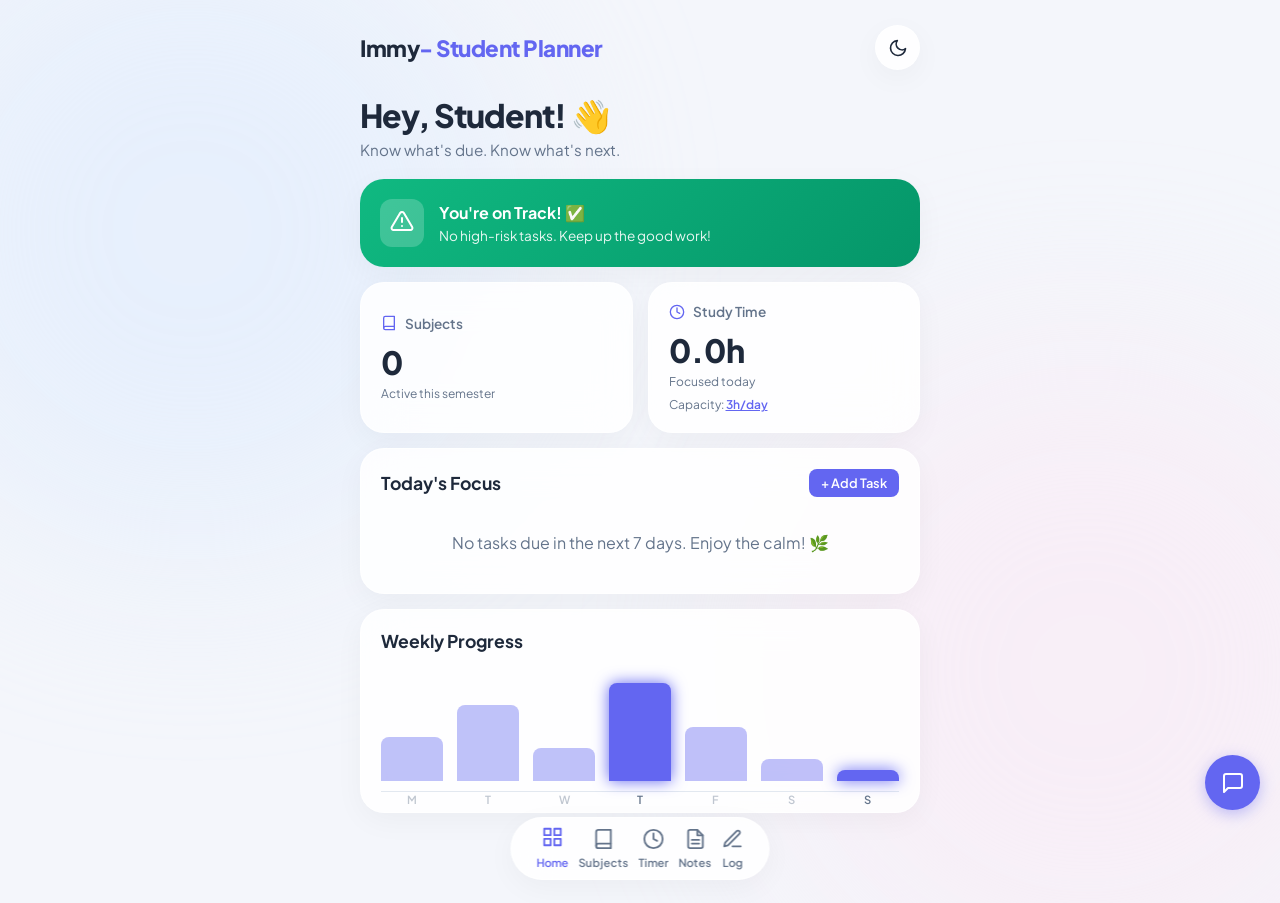
==== index.html @ f6ea2bd4 "Add files via upload" ====
<!DOCTYPE html>
<html lang="en" data-theme="light">
<head>
  <meta charset="UTF-8" />
  <meta name="viewport" content="width=device-width, initial-scale=1.0, viewport-fit=cover" />
  <title>Immy — Student Planner</title>
  <link href="https://fonts.googleapis.com/css2?family=Plus+Jakarta+Sans:wght@400;500;600;700;800&display=swap" rel="stylesheet">
  <link rel="stylesheet" href="style.css">
  
  <!-- PWA Manifest -->
  <link rel="manifest" href="manifest.json">
  <link rel="icon" type="image/png" href="icon-192.png">
  <link rel="apple-touch-icon" href="icon-192.png">
</head>
<body>

  <!-- ===== HEADER ===== -->
  <header>
    <div class="logo">Immy<span>- Student Planner</span></div>
    <button class="theme-toggle" id="themeToggle">
      <svg id="themeIcon" width="20" height="20" viewBox="0 0 24 24" fill="none" stroke="currentColor" stroke-width="2" stroke-linecap="round" stroke-linejoin="round">
        <path d="M21 12.79A9 9 0 1 1 11.21 3 7 7 0 0 0 21 12.79z"></path>
      </svg>
    </button>
  </header>

  <!-- ===== MAIN DASHBOARD ===== -->
  <main id="dashboard-page">
    <div class="greeting">
      <h1>Hey, Student! 👋</h1>
      <p>Know what's due. Know what's next.</p>
    </div>

    <div class="card alert-card" id="alertCard">
      <div class="alert-icon">
        <svg width="24" height="24" viewBox="0 0 24 24" fill="none" stroke="currentColor" stroke-width="2" stroke-linecap="round" stroke-linejoin="round">
          <path d="M10.29 3.86L1.82 18a2 2 0 0 0 1.71 3h16.94a2 2 0 0 0 1.71-3L13.71 3.86a2 2 0 0 0-3.42 0z"></path>
          <line x1="12" y1="9" x2="12" y2="13"></line>
          <line x1="12" y1="17" x2="12.01" y2="17"></line>
        </svg>
      </div>
      <div class="alert-content">
        <h3 id="alertTitle">High Risk Detected</h3>
        <p id="alertDesc">2 tasks due in 48 hours. Start now!</p>
      </div>
    </div>

    <div class="card stat-card">
      <div class="stat-header">
        <svg width="16" height="16" viewBox="0 0 24 24" fill="none" stroke="currentColor" stroke-width="2" stroke-linecap="round" stroke-linejoin="round">
          <path d="M4 19.5A2.5 2.5 0 0 1 6.5 17H20"></path>
          <path d="M6.5 2H20v20H6.5A2.5 2.5 0 0 1 4 19.5v-15A2.5 2.5 0 0 1 6.5 2z"></path>
        </svg>
        Subjects
      </div>
      <div class="stat-value" id="totalSubjects">0</div>
      <div class="stat-desc">Active this semester</div>
    </div>

    <div class="card stat-card">
      <div class="stat-header">
        <svg width="16" height="16" viewBox="0 0 24 24" fill="none" stroke="currentColor" stroke-width="2" stroke-linecap="round" stroke-linejoin="round">
          <circle cx="12" cy="12" r="10"></circle>
          <polyline points="12 6 12 12 16 14"></polyline>
        </svg>
        Study Time
      </div>
      <div class="stat-value" id="totalStudyTime">0h</div>
      <div class="stat-desc">Focused today</div>
      
      <!-- CAPACITY LINK ADDED HERE -->
      <div class="stat-desc" style="margin-top:8px;">
        Capacity: <a href="#" id="capacityLink" style="color:var(--primary);font-weight:600;">3h/day</a>
      </div>
    </div>

    <div class="card tasks-card">
      <div class="card-header">
        <h2>Today's Focus</h2>
        <button class="add-task-btn" id="addTaskBtn">+ Add Task</button>
      </div>
      <div id="taskContainer"></div>
    </div>

    <div class="card graph-card">
      <div class="card-header">
        <h2>Weekly Progress</h2>
      </div>
      <div class="chart-container">
        <div class="bar" style="height: 40%;"><span>M</span></div>
        <div class="bar" style="height: 70%;"><span>T</span></div>
        <div class="bar" style="height: 30%;"><span>W</span></div>
        <div class="bar active" style="height: 90%;"><span>T</span></div>
        <div class="bar" style="height: 50%;"><span>F</span></div>
        <div class="bar" style="height: 20%;"><span>S</span></div>
        <div class="bar" style="height: 10%;"><span>S</span></div>
      </div>
    </div>
  </main>

  <!-- ===== SUBJECTS PAGE ===== -->
  <section id="subjects-page" class="screen">
    <div class="greeting">
      <h1>My Subjects</h1>
      <p>Manage your courses for this semester.</p>
    </div>
    <div class="card stat-card" style="margin-top: 15px;">
      <button class="add-task-btn" id="addSubjectBtn" style="width: 100%; padding: 12px; font-size: 1rem;">+ Add New Subject</button>
    </div>
    <div id="subjectsContainer" class="subjects-grid"></div>
  </section>

  <!-- ===== TIMER PAGE ===== -->
  <section id="timer-page" class="screen">
    <div class="greeting">
      <h1>Focus Timer</h1>
      <p>Stay focused. Get things done.</p>
    </div>
    <div class="timer-container">
      <div class="timer-circle">
        <h2 id="timerDisplay">25:00</h2>
        <p id="timerStatus">Time to focus!</p>
      </div>
      <div class="timer-controls">
        <button class="btn-primary" id="startTimerBtn" onclick="toggleTimer()">Start</button>
        <button class="btn-cancel" id="resetTimerBtn" onclick="resetTimer()">Reset</button>
      </div>
    </div>
  </section>

  <!-- ===== NOTES PAGE ===== -->
  <section id="notes-page" class="screen">
    <div class="greeting">
      <h1>My Notes</h1>
      <p>Note down your important thoughts.</p>
    </div>
    
    <div class="card" style="margin-top: 15px;">
      <textarea id="noteInput" class="note-input" placeholder="Write a quick note here..."></textarea>
      <button class="add-task-btn" id="saveNoteBtn" style="width: 100%; margin-top: 10px; padding: 12px; font-size: 1rem;">Save Note</button>
    </div>

    <div id="notesContainer" class="notes-grid"></div>
  </section>

  <!-- ===== STUDY LOG PAGE ===== -->
  <section id="studylog-page" class="screen">
    <div class="greeting">
      <h1>Study Log</h1>
      <p>What did you learn today? Revise it later.</p>
    </div>
    
    <div class="card" style="margin-top: 15px;">
      <input type="text" id="logSubject" class="log-input" placeholder="Subject (e.g., Physics)" style="margin-bottom: 10px;">
      <textarea id="logContent" class="note-input" placeholder="Aaj kya parha? (Topics, formulas, etc.)"></textarea>
      <button class="add-task-btn" id="saveLogBtn" style="width: 100%; margin-top: 10px; padding: 12px; font-size: 1rem;">Save to Log</button>
    </div>

    <div id="studyLogContainer" class="notes-grid"></div>
  </section>

  <!-- ===== FLOATING NAVIGATION ===== -->
  <nav class="floating-nav">
    <div class="nav-item active" data-page="dashboard-page">
      <svg viewBox="0 0 24 24" fill="none" stroke="currentColor" stroke-width="2" stroke-linecap="round" stroke-linejoin="round"><rect x="3" y="3" width="7" height="7"></rect><rect x="14" y="3" width="7" height="7"></rect><rect x="14" y="14" width="7" height="7"></rect><rect x="3" y="14" width="7" height="7"></rect></svg>
      <span>Home</span>
    </div>
    <div class="nav-item" data-page="subjects-page">
      <svg viewBox="0 0 24 24" fill="none" stroke="currentColor" stroke-width="2" stroke-linecap="round" stroke-linejoin="round"><path d="M4 19.5A2.5 2.5 0 0 1 6.5 17H20"></path><path d="M6.5 2H20v20H6.5A2.5 2.5 0 0 1 4 19.5v-15A2.5 2.5 0 0 1 6.5 2z"></path></svg>
      <span>Subjects</span>
    </div>
    <div class="nav-item" data-page="timer-page">
      <svg viewBox="0 0 24 24" fill="none" stroke="currentColor" stroke-width="2" stroke-linecap="round" stroke-linejoin="round"><circle cx="12" cy="12" r="10"></circle><polyline points="12 6 12 12 16 14"></polyline></svg>
      <span>Timer</span>
    </div>
    <div class="nav-item" data-page="notes-page">
      <svg viewBox="0 0 24 24" fill="none" stroke="currentColor" stroke-width="2" stroke-linecap="round" stroke-linejoin="round"><path d="M14 2H6a2 2 0 0 0-2 2v16a2 2 0 0 0 2 2h12a2 2 0 0 0 2-2V8z"></path><polyline points="14 2 14 8 20 8"></polyline><line x1="16" y1="13" x2="8" y2="13"></line><line x1="16" y1="17" x2="8" y2="17"></line></svg>
      <span>Notes</span>
    </div>
    <div class="nav-item" data-page="studylog-page">
      <svg viewBox="0 0 24 24" fill="none" stroke="currentColor" stroke-width="2" stroke-linecap="round" stroke-linejoin="round">
        <path d="M12 20h9"></path>
        <path d="M16.5 3.5a2.121 2.121 0 0 1 3 3L7 19l-4 1 1-4L16.5 3.5z"></path>
      </svg>
      <span>Log</span>
    </div>
  </nav>

  <!-- ===== CHATBOT ===== -->
  <div class="chat-toggle" id="chatToggle">
    <svg width="24" height="24" viewBox="0 0 24 24" fill="none" stroke="currentColor" stroke-width="2" stroke-linecap="round" stroke-linejoin="round"><path d="M21 15a2 2 0 0 1-2 2H7l-4 4V5a2 2 0 0 1 2-2h14a2 2 0 0 1 2 2z"></path></svg>
  </div>

  <div class="chat-window" id="chatWindow">
    <div class="chat-header">
      <h3>Study Assistant</h3>
      <button id="closeChat" style="background:none; border:none; color:white; cursor:pointer; font-size:1.2rem;">✕</button>
    </div>
    <div class="chat-messages" id="chatMessages">
      <div class="message bot">Hi! I'm Immy 👋 Ask me for a study tip or how to prioritize your work.</div>
    </div>
    <div class="chat-input-area">
      <input type="text" id="chatInput" placeholder="Ask me anything...">
      <button id="sendChatBtn">Send</button>
    </div>
  </div>

  <script src="app.js"></script>
  
  <script>
    if ('serviceWorker' in navigator) {
      window.addEventListener('load', () => {
        navigator.serviceWorker.register('sw.js')
          .then(reg => console.log('Service Worker Registered'))
          .catch(err => console.log('Service Worker Error', err));
      });
    }
  </script>
</body>
</html>
---- style.css ----
/* ===== THEME VARIABLES ===== */
:root {
  --bg-base: #f4f6fb;
  --bg-mesh-1: #dbeafe;
  --bg-mesh-2: #fce7f3;
  --text-main: #1e293b;
  --text-muted: #64748b;
  --card-bg: rgba(255, 255, 255, 0.85);
  --card-border: rgba(255, 255, 255, 0.6);
  --primary: #6366f1;
  --accent: #ec4899;
  --shadow: 0 8px 30px rgba(0, 0, 0, 0.04);
  --nav-bg: rgba(255, 255, 255, 0.9);
  --border-color: #e2e8f0;
}
[data-theme="dark"] {
  --bg-base: #0f172a;
  --bg-mesh-1: #1e1b4b;
  --bg-mesh-2: #4c1d95;
  --text-main: #f8fafc;
  --text-muted: #94a3b8;
  --card-bg: rgba(30, 41, 59, 0.7);
  --card-border: rgba(255, 255, 255, 0.05);
  --primary: #818cf8;
  --accent: #f472b6;
  --shadow: 0 8px 30px rgba(0, 0, 0, 0.3);
  --nav-bg: rgba(15, 23, 42, 0.9);
  --border-color: #334155;
}

/* ===== BASE ===== */
* { margin: 0; padding: 0; box-sizing: border-box; font-family: 'Plus Jakarta Sans', sans-serif; transition: background-color 0.3s, color 0.3s; }
body { background-color: var(--bg-base); color: var(--text-main); min-height: 100vh; position: relative; overflow-x: hidden; padding-bottom: 90px; }
body::before, body::after { content: ''; position: fixed; border-radius: 50%; filter: blur(100px); z-index: -1; opacity: 0.5; }
body::before { top: -10%; left: -10%; width: 50vw; height: 50vw; background: var(--bg-mesh-1); }
body::after { bottom: -10%; right: -10%; width: 50vw; height: 50vw; background: var(--bg-mesh-2); }

/* ===== HEADER ===== */
header { display: flex; justify-content: space-between; align-items: center; padding: 25px 20px; max-width: 600px; margin: 0 auto; }
.logo { font-size: 1.4rem; font-weight: 800; letter-spacing: -0.5px; }
.logo span { color: var(--primary); }
.theme-toggle { background: var(--card-bg); border: 1px solid var(--card-border); border-radius: 50%; width: 45px; height: 45px; cursor: pointer; display: flex; align-items: center; justify-content: center; backdrop-filter: blur(10px); box-shadow: var(--shadow); color: var(--text-main); }

/* ===== PAGES ===== */
main, .screen { padding: 0 20px; max-width: 600px; margin: 0 auto; }
main { display: grid; grid-template-columns: repeat(2, 1fr); gap: 15px; }
.screen { display: none; animation: fadeIn 0.3s ease; }
.screen.active { display: block; }
@keyframes fadeIn { from { opacity: 0; transform: translateY(10px); } to { opacity: 1; transform: translateY(0); } }

/* ===== DASHBOARD ===== */
.greeting { grid-column: span 2; margin-bottom: 5px; }
.greeting h1 { font-size: 2rem; font-weight: 800; letter-spacing: -1px; }
.greeting p { color: var(--text-muted); font-size: 0.95rem; margin-top: 4px; }
.card { background: var(--card-bg); border: 1px solid var(--card-border); border-radius: 24px; padding: 20px; backdrop-filter: blur(20px); box-shadow: var(--shadow); position: relative; overflow: hidden; transition: transform 0.2s; }
.card:hover { transform: translateY(-2px); }
.alert-card { grid-column: span 2; background: linear-gradient(135deg, #ef4444, #f43f5e); color: white; border: none; display: flex; align-items: center; gap: 15px; }
.alert-icon { background: rgba(255,255,255,0.2); padding: 10px; border-radius: 12px; }
.alert-content h3 { font-size: 1rem; font-weight: 700; margin-bottom: 4px; }
.alert-content p { font-size: 0.85rem; opacity: 0.9; }
.stat-card { display: flex; flex-direction: column; justify-content: center; }
.stat-header { display: flex; align-items: center; gap: 8px; color: var(--text-muted); font-size: 0.85rem; font-weight: 600; margin-bottom: 10px; }
.stat-header svg { color: var(--primary); }
.stat-value { font-size: 2rem; font-weight: 800; color: var(--text-main); }
.stat-desc { font-size: 0.75rem; color: var(--text-muted); margin-top: 4px; }

/* ===== TASKS ===== */
.tasks-card { grid-column: span 2; }
.card-header { display: flex; justify-content: space-between; align-items: center; margin-bottom: 15px; }
.card-header h2 { font-size: 1.1rem; font-weight: 700; }
.add-task-btn { background: var(--primary); color: white; border: none; padding: 6px 12px; border-radius: 8px; font-size: 0.8rem; font-weight: 600; cursor: pointer; }
.task-item { display: flex; align-items: center; justify-content: space-between; gap: 15px; padding: 15px 0; border-bottom: 1px solid var(--card-border); width: 100%; }
.task-item:last-child { border-bottom: none; padding-bottom: 0; }
.task-check { width: 24px; height: 24px; border: 2px solid var(--text-muted); border-radius: 8px; cursor: pointer; display: flex; align-items: center; justify-content: center; flex-shrink: 0; transition: 0.2s; }
.task-check:hover { border-color: var(--primary); }
.task-item.completed .task-check { background-color: var(--primary); border-color: var(--primary); }
.task-item.completed .task-check::after { content: ''; width: 5px; height: 10px; border: solid white; border-width: 0 2px 2px 0; transform: rotate(45deg); margin-bottom: 3px; }
.task-info { flex: 1; margin-right: 15px; }
.task-info h4 { font-size: 0.95rem; font-weight: 600; margin-bottom: 4px; }
.task-item.completed .task-info h4 { text-decoration: line-through; color: var(--text-muted); }
.task-meta { display: flex; align-items: center; gap: 10px; font-size: 0.75rem; color: var(--text-muted); }
.subject-tag { display: flex; align-items: center; gap: 4px; }
.subject-dot { width: 8px; height: 8px; border-radius: 50%; background-color: #3b82f6; }
.badge { font-size: 0.7rem; font-weight: 700; padding: 5px 10px; border-radius: 8px; text-transform: uppercase; flex-shrink: 0; }
.badge.high { background: rgba(239, 68, 68, 0.15); color: #ef4444; }
.badge.med { background: rgba(245, 158, 11, 0.15); color: #f59e0b; }
.badge.low { background: rgba(16, 185, 129, 0.15); color: #10b981; }

/* ===== SUBJECTS ===== */
.subjects-grid { display: grid; grid-template-columns: repeat(2, 1fr); gap: 15px; margin-top: 15px; }
.subject-card { background: var(--card-bg); border: 1px solid var(--card-border); border-radius: 16px; padding: 20px; backdrop-filter: blur(20px); box-shadow: var(--shadow); display: flex; flex-direction: column; gap: 10px; }
.subject-color-bar { width: 40px; height: 5px; border-radius: 5px; margin-bottom: 5px; }
.subject-card h3 { font-size: 1.1rem; font-weight: 700; color: var(--text-main); }
.subject-card p { font-size: 0.8rem; color: var(--text-muted); }

/* ===== TIMER ===== */
.timer-container { display: flex; flex-direction: column; align-items: center; justify-content: center; margin-top: 40px; }
.timer-circle { width: 250px; height: 250px; border-radius: 50%; background: var(--card-bg); border: 4px solid var(--primary); box-shadow: 0 0 40px rgba(99, 102, 241, 0.2); display: flex; flex-direction: column; align-items: center; justify-content: center; margin-bottom: 40px; }
.timer-circle h2 { font-size: 4rem; font-weight: 800; color: var(--text-main); letter-spacing: -2px; }
.timer-circle p { font-size: 1rem; color: var(--primary); font-weight: 600; margin-top: 5px; }
.timer-controls { display: flex; gap: 15px; }
.timer-controls button { padding: 12px 30px; font-size: 1rem; border-radius: 12px; font-weight: 600; cursor: pointer; border: none; }
.timer-controls .btn-primary { background: var(--primary); color: white; }
.timer-controls .btn-cancel { background: transparent; color: var(--text-muted); border: 1px solid var(--border-color); }

/* ===== MODALS ===== */
.modal-overlay { position: fixed; top: 0; left: 0; width: 100%; height: 100%; background: rgba(0,0,0,0.5); display: none; justify-content: center; align-items: center; z-index: 1000; backdrop-filter: blur(5px); }
.modal-overlay.active { display: flex; }
.modal-content { background: var(--bg-base); padding: 25px; border-radius: 20px; width: 90%; max-width: 400px; box-shadow: var(--shadow); }
.modal-content h3 { margin-bottom: 15px; font-size: 1.2rem; }
.modal-content input, .modal-content select { width: 100%; padding: 10px; margin-bottom: 15px; border: 1px solid var(--card-border); border-radius: 8px; background: var(--card-bg); color: var(--text-main); font-family: inherit; }
.color-picker { display: flex; gap: 10px; margin-bottom: 15px; flex-wrap: wrap; }
.color-option { width: 30px; height: 30px; border-radius: 50%; cursor: pointer; border: 2px solid transparent; }
.color-option.selected { border-color: var(--text-main); transform: scale(1.15); }
.modal-buttons { display: flex; gap: 10px; justify-content: flex-end; }
.modal-buttons button { padding: 8px 16px; border-radius: 8px; border: none; cursor: pointer; font-weight: 600; }
.btn-save { background: var(--primary); color: white; }

/* ===== NAVIGATION ===== */
.floating-nav { position: fixed; bottom: 20px; left: 50%; transform: translateX(-50%); background: var(--nav-bg); border: 1px solid var(--card-border); padding: 10px 25px; border-radius: 35px; display: flex; gap: 10px; backdrop-filter: blur(20px); box-shadow: var(--shadow); z-index: 100; }
.nav-item { display: flex; flex-direction: column; align-items: center; color: var(--text-muted); font-size: 0.7rem; font-weight: 600; cursor: pointer; gap: 5px; }
.nav-item.active { color: var(--primary); }
.nav-item svg { width: 22px; height: 22px; }
.nav-item.active svg { transform: translateY(-2px); }
/* ===== CHART DESIGN ===== */
.graph-card {
  grid-column: span 2;
}
.chart-container {
  display: flex;
  align-items: flex-end;
  justify-content: space-between;
  height: 120px;
  margin-top: 20px;
  padding-bottom: 10px;
  border-bottom: 1px solid var(--border-color);
}
.bar {
  width: 12%;
  background: var(--primary);
  border-radius: 8px 8px 0 0;
  position: relative;
  opacity: 0.4;
  transition: all 0.3s;
}
.bar:hover, .bar.active {
  opacity: 1;
  box-shadow: 0 0 15px var(--primary);
}
.bar span {
  position: absolute;
  bottom: -25px;
  left: 50%;
  transform: translateX(-50%);
  font-size: 0.7rem;
  color: var(--text-muted);
  font-weight: 600;
}

/* ===== NOTES DESIGN ===== */
.note-input {
  width: 100%;
  height: 100px;
  padding: 15px;
  border-radius: 12px;
  border: 1px solid var(--card-border);
  background: var(--bg-base);
  color: var(--text-main);
  font-family: inherit;
  resize: none;
  outline: none;
}
.note-input:focus {
  border-color: var(--primary);
}
.notes-grid {
  display: flex;
  flex-direction: column;
  gap: 10px;
  margin-top: 15px;
}
.note-item {
  background: var(--card-bg);
  border: 1px solid var(--card-border);
  border-radius: 16px;
  padding: 15px;
  box-shadow: var(--shadow);
  display: flex;
  justify-content: space-between;
  align-items: center;
}
.note-item p {
  font-size: 0.9rem;
  color: var(--text-main);
}
.delete-note-btn {
  background: transparent;
  border: none;
  color: #ef4444;
  cursor: pointer;
  padding: 5px;
}
/* ===== TASK ACTIONS (Edit/Delete Icons) ===== */
.task-actions {
  display: flex;
  gap: 10px;
  margin-left: 10px;
}

.icon-btn {
  background: transparent;
  border: none;
  color: var(--text-muted);
  cursor: pointer;
  padding: 5px;
  border-radius: 5px;
  transition: 0.2s;
  display: flex;
  align-items: center;
  justify-content: center;
}

.icon-btn:hover {
  background: var(--card-border);
}

.icon-btn.delete:hover {
  color: #ef4444;
  background: rgba(239, 68, 68, 0.1);
}

.icon-btn.edit:hover {
  color: var(--primary);
  background: rgba(99, 102, 241, 0.1);
}
/* ===== STUDY LOG ===== */
.log-input {
  width: 100%; padding: 12px; border-radius: 8px; border: 1px solid var(--card-border);
  background: var(--bg-base); color: var(--text-main); font-family: inherit; outline: none;
}
.log-item {
  background: var(--card-bg); border: 1px solid var(--card-border);
  border-radius: 12px; padding: 15px; margin-bottom: 10px;
  display: flex; justify-content: space-between; align-items: flex-start;
}
.log-item h4 { color: var(--primary); font-size: 0.9rem; margin-bottom: 5px; }
.log-item p { font-size: 0.85rem; color: var(--text-main); }

/* ===== CHATBOT ===== */
.chat-toggle {
  position: fixed; bottom: 90px; right: 20px;
  background: var(--primary); color: white;
  width: 55px; height: 55px; border-radius: 50%;
  display: flex; align-items: center; justify-content: center;
  box-shadow: 0 4px 15px rgba(99, 102, 241, 0.4);
  cursor: pointer; z-index: 1000; transition: transform 0.2s;
}
.chat-toggle:hover { transform: scale(1.1); }

.chat-window {
  position: fixed; bottom: 90px; right: 20px;
  width: 320px; height: 400px;
  background: var(--card-bg); border: 1px solid var(--border-color);
  border-radius: 16px; display: none; flex-direction: column;
  box-shadow: 0 10px 30px rgba(0,0,0,0.2); z-index: 1001;
}
.chat-window.active { display: flex; }

.chat-header {
  background: var(--primary); color: white; padding: 15px;
  border-radius: 16px 16px 0 0; display: flex; justify-content: space-between; align-items: center;
}
.chat-header h3 { font-size: 1rem; font-family: 'Plus Jakarta Sans', sans-serif; }

.chat-messages {
  flex: 1; padding: 15px; overflow-y: auto; display: flex; flex-direction: column; gap: 10px;
}
.message {
  padding: 10px 14px; border-radius: 12px; font-size: 0.85rem; max-width: 85%; line-height: 1.4;
}
.message.bot { background: var(--bg-base); color: var(--text-main); align-self: flex-start; }
.message.user { background: var(--primary); color: white; align-self: flex-end; }

.chat-input-area {
  display: flex; padding: 10px; border-top: 1px solid var(--border-color); gap: 8px;
}
.chat-input-area input {
  flex: 1; padding: 10px; border-radius: 20px; border: 1px solid var(--border-color);
  background: var(--bg-base); color: var(--text-main); outline: none;
}
.chat-input-area button {
  background: var(--primary); color: white; border: none; padding: 10px 15px;
  border-radius: 20px; cursor: pointer; font-weight: 600;
}
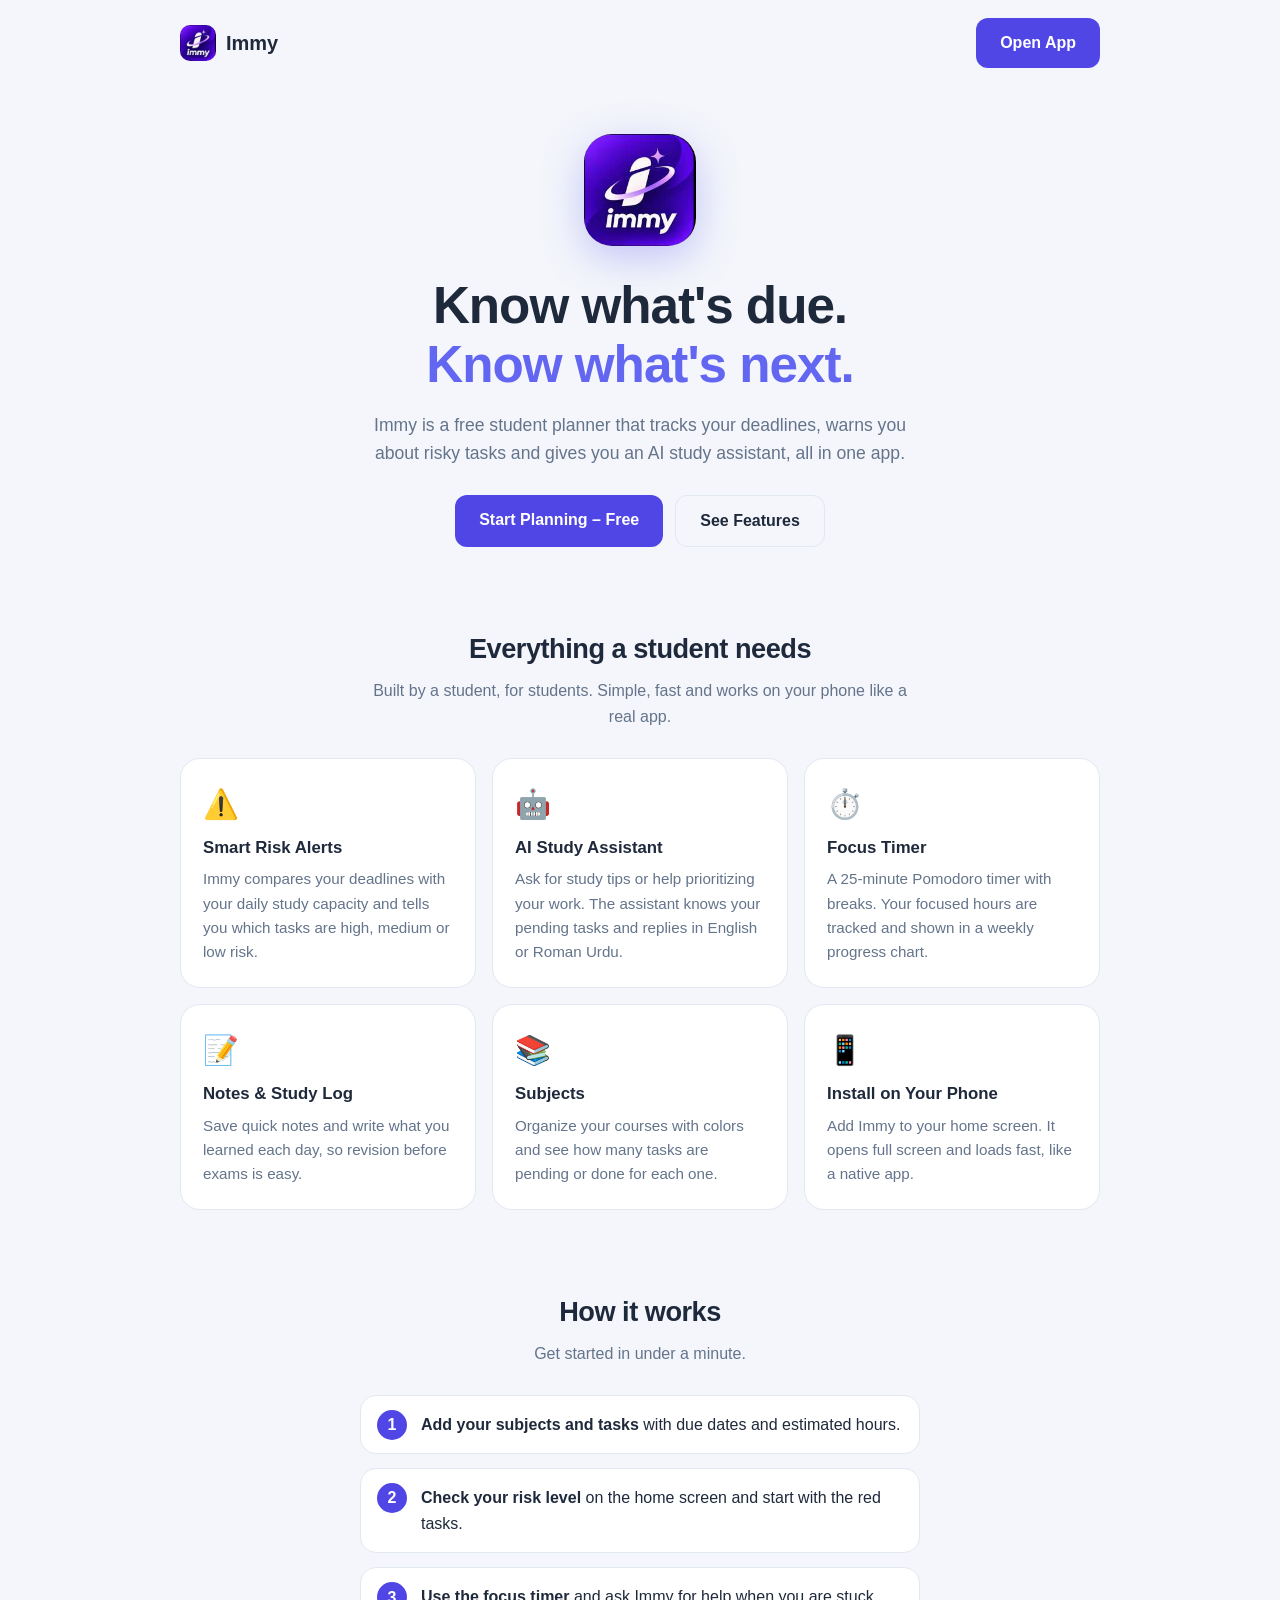
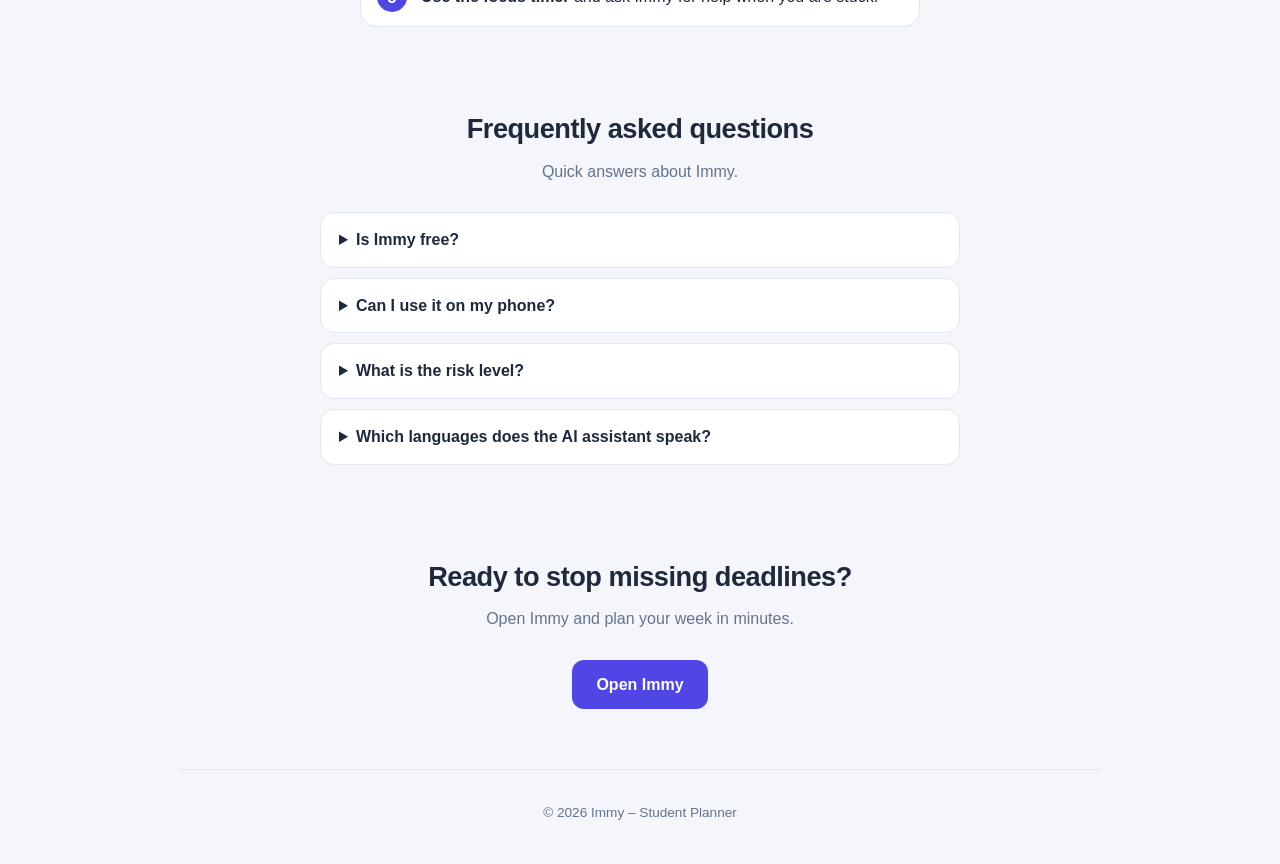
==== commit 654ebd16: "updated" ====
--- a/index.html
+++ b/index.html
@@ -1,220 +1,156 @@
-<!DOCTYPE html>
-<html lang="en" data-theme="light">
-<head>
-  <meta charset="UTF-8" />
-  <meta name="viewport" content="width=device-width, initial-scale=1.0, viewport-fit=cover" />
-  <title>Immy — Student Planner</title>
-  <link href="https://fonts.googleapis.com/css2?family=Plus+Jakarta+Sans:wght@400;500;600;700;800&display=swap" rel="stylesheet">
-  <link rel="stylesheet" href="style.css">
-  
-  <!-- PWA Manifest -->
-  <link rel="manifest" href="manifest.json">
-  <link rel="icon" type="image/png" href="icon-192.png">
-  <link rel="apple-touch-icon" href="icon-192.png">
-</head>
-<body>
-
-  <!-- ===== HEADER ===== -->
-  <header>
-    <div class="logo">Immy<span>- Student Planner</span></div>
-    <button class="theme-toggle" id="themeToggle">
-      <svg id="themeIcon" width="20" height="20" viewBox="0 0 24 24" fill="none" stroke="currentColor" stroke-width="2" stroke-linecap="round" stroke-linejoin="round">
-        <path d="M21 12.79A9 9 0 1 1 11.21 3 7 7 0 0 0 21 12.79z"></path>
-      </svg>
-    </button>
-  </header>
-
-  <!-- ===== MAIN DASHBOARD ===== -->
-  <main id="dashboard-page">
-    <div class="greeting">
-      <h1>Hey, Student! 👋</h1>
-      <p>Know what's due. Know what's next.</p>
-    </div>
-
-    <div class="card alert-card" id="alertCard">
-      <div class="alert-icon">
-        <svg width="24" height="24" viewBox="0 0 24 24" fill="none" stroke="currentColor" stroke-width="2" stroke-linecap="round" stroke-linejoin="round">
-          <path d="M10.29 3.86L1.82 18a2 2 0 0 0 1.71 3h16.94a2 2 0 0 0 1.71-3L13.71 3.86a2 2 0 0 0-3.42 0z"></path>
-          <line x1="12" y1="9" x2="12" y2="13"></line>
-          <line x1="12" y1="17" x2="12.01" y2="17"></line>
-        </svg>
-      </div>
-      <div class="alert-content">
-        <h3 id="alertTitle">High Risk Detected</h3>
-        <p id="alertDesc">2 tasks due in 48 hours. Start now!</p>
-      </div>
-    </div>
-
-    <div class="card stat-card">
-      <div class="stat-header">
-        <svg width="16" height="16" viewBox="0 0 24 24" fill="none" stroke="currentColor" stroke-width="2" stroke-linecap="round" stroke-linejoin="round">
-          <path d="M4 19.5A2.5 2.5 0 0 1 6.5 17H20"></path>
-          <path d="M6.5 2H20v20H6.5A2.5 2.5 0 0 1 4 19.5v-15A2.5 2.5 0 0 1 6.5 2z"></path>
-        </svg>
-        Subjects
-      </div>
-      <div class="stat-value" id="totalSubjects">0</div>
-      <div class="stat-desc">Active this semester</div>
-    </div>
-
-    <div class="card stat-card">
-      <div class="stat-header">
-        <svg width="16" height="16" viewBox="0 0 24 24" fill="none" stroke="currentColor" stroke-width="2" stroke-linecap="round" stroke-linejoin="round">
-          <circle cx="12" cy="12" r="10"></circle>
-          <polyline points="12 6 12 12 16 14"></polyline>
-        </svg>
-        Study Time
-      </div>
-      <div class="stat-value" id="totalStudyTime">0h</div>
-      <div class="stat-desc">Focused today</div>
-      
-      <!-- CAPACITY LINK ADDED HERE -->
-      <div class="stat-desc" style="margin-top:8px;">
-        Capacity: <a href="#" id="capacityLink" style="color:var(--primary);font-weight:600;">3h/day</a>
-      </div>
-    </div>
-
-    <div class="card tasks-card">
-      <div class="card-header">
-        <h2>Today's Focus</h2>
-        <button class="add-task-btn" id="addTaskBtn">+ Add Task</button>
-      </div>
-      <div id="taskContainer"></div>
-    </div>
-
-    <div class="card graph-card">
-      <div class="card-header">
-        <h2>Weekly Progress</h2>
-      </div>
-      <div class="chart-container">
-        <div class="bar" style="height: 40%;"><span>M</span></div>
-        <div class="bar" style="height: 70%;"><span>T</span></div>
-        <div class="bar" style="height: 30%;"><span>W</span></div>
-        <div class="bar active" style="height: 90%;"><span>T</span></div>
-        <div class="bar" style="height: 50%;"><span>F</span></div>
-        <div class="bar" style="height: 20%;"><span>S</span></div>
-        <div class="bar" style="height: 10%;"><span>S</span></div>
-      </div>
-    </div>
-  </main>
-
-  <!-- ===== SUBJECTS PAGE ===== -->
-  <section id="subjects-page" class="screen">
-    <div class="greeting">
-      <h1>My Subjects</h1>
-      <p>Manage your courses for this semester.</p>
-    </div>
-    <div class="card stat-card" style="margin-top: 15px;">
-      <button class="add-task-btn" id="addSubjectBtn" style="width: 100%; padding: 12px; font-size: 1rem;">+ Add New Subject</button>
-    </div>
-    <div id="subjectsContainer" class="subjects-grid"></div>
-  </section>
-
-  <!-- ===== TIMER PAGE ===== -->
-  <section id="timer-page" class="screen">
-    <div class="greeting">
-      <h1>Focus Timer</h1>
-      <p>Stay focused. Get things done.</p>
-    </div>
-    <div class="timer-container">
-      <div class="timer-circle">
-        <h2 id="timerDisplay">25:00</h2>
-        <p id="timerStatus">Time to focus!</p>
-      </div>
-      <div class="timer-controls">
-        <button class="btn-primary" id="startTimerBtn" onclick="toggleTimer()">Start</button>
-        <button class="btn-cancel" id="resetTimerBtn" onclick="resetTimer()">Reset</button>
-      </div>
-    </div>
-  </section>
-
-  <!-- ===== NOTES PAGE ===== -->
-  <section id="notes-page" class="screen">
-    <div class="greeting">
-      <h1>My Notes</h1>
-      <p>Note down your important thoughts.</p>
-    </div>
-    
-    <div class="card" style="margin-top: 15px;">
-      <textarea id="noteInput" class="note-input" placeholder="Write a quick note here..."></textarea>
-      <button class="add-task-btn" id="saveNoteBtn" style="width: 100%; margin-top: 10px; padding: 12px; font-size: 1rem;">Save Note</button>
-    </div>
-
-    <div id="notesContainer" class="notes-grid"></div>
-  </section>
-
-  <!-- ===== STUDY LOG PAGE ===== -->
-  <section id="studylog-page" class="screen">
-    <div class="greeting">
-      <h1>Study Log</h1>
-      <p>What did you learn today? Revise it later.</p>
-    </div>
-    
-    <div class="card" style="margin-top: 15px;">
-      <input type="text" id="logSubject" class="log-input" placeholder="Subject (e.g., Physics)" style="margin-bottom: 10px;">
-      <textarea id="logContent" class="note-input" placeholder="Aaj kya parha? (Topics, formulas, etc.)"></textarea>
-      <button class="add-task-btn" id="saveLogBtn" style="width: 100%; margin-top: 10px; padding: 12px; font-size: 1rem;">Save to Log</button>
-    </div>
-
-    <div id="studyLogContainer" class="notes-grid"></div>
-  </section>
-
-  <!-- ===== FLOATING NAVIGATION ===== -->
-  <nav class="floating-nav">
-    <div class="nav-item active" data-page="dashboard-page">
-      <svg viewBox="0 0 24 24" fill="none" stroke="currentColor" stroke-width="2" stroke-linecap="round" stroke-linejoin="round"><rect x="3" y="3" width="7" height="7"></rect><rect x="14" y="3" width="7" height="7"></rect><rect x="14" y="14" width="7" height="7"></rect><rect x="3" y="14" width="7" height="7"></rect></svg>
-      <span>Home</span>
-    </div>
-    <div class="nav-item" data-page="subjects-page">
-      <svg viewBox="0 0 24 24" fill="none" stroke="currentColor" stroke-width="2" stroke-linecap="round" stroke-linejoin="round"><path d="M4 19.5A2.5 2.5 0 0 1 6.5 17H20"></path><path d="M6.5 2H20v20H6.5A2.5 2.5 0 0 1 4 19.5v-15A2.5 2.5 0 0 1 6.5 2z"></path></svg>
-      <span>Subjects</span>
-    </div>
-    <div class="nav-item" data-page="timer-page">
-      <svg viewBox="0 0 24 24" fill="none" stroke="currentColor" stroke-width="2" stroke-linecap="round" stroke-linejoin="round"><circle cx="12" cy="12" r="10"></circle><polyline points="12 6 12 12 16 14"></polyline></svg>
-      <span>Timer</span>
-    </div>
-    <div class="nav-item" data-page="notes-page">
-      <svg viewBox="0 0 24 24" fill="none" stroke="currentColor" stroke-width="2" stroke-linecap="round" stroke-linejoin="round"><path d="M14 2H6a2 2 0 0 0-2 2v16a2 2 0 0 0 2 2h12a2 2 0 0 0 2-2V8z"></path><polyline points="14 2 14 8 20 8"></polyline><line x1="16" y1="13" x2="8" y2="13"></line><line x1="16" y1="17" x2="8" y2="17"></line></svg>
-      <span>Notes</span>
-    </div>
-    <div class="nav-item" data-page="studylog-page">
-      <svg viewBox="0 0 24 24" fill="none" stroke="currentColor" stroke-width="2" stroke-linecap="round" stroke-linejoin="round">
-        <path d="M12 20h9"></path>
-        <path d="M16.5 3.5a2.121 2.121 0 0 1 3 3L7 19l-4 1 1-4L16.5 3.5z"></path>
-      </svg>
-      <span>Log</span>
-    </div>
-  </nav>
-
-  <!-- ===== CHATBOT ===== -->
-  <div class="chat-toggle" id="chatToggle">
-    <svg width="24" height="24" viewBox="0 0 24 24" fill="none" stroke="currentColor" stroke-width="2" stroke-linecap="round" stroke-linejoin="round"><path d="M21 15a2 2 0 0 1-2 2H7l-4 4V5a2 2 0 0 1 2-2h14a2 2 0 0 1 2 2z"></path></svg>
-  </div>
-
-  <div class="chat-window" id="chatWindow">
-    <div class="chat-header">
-      <h3>Study Assistant</h3>
-      <button id="closeChat" style="background:none; border:none; color:white; cursor:pointer; font-size:1.2rem;">✕</button>
-    </div>
-    <div class="chat-messages" id="chatMessages">
-      <div class="message bot">Hi! I'm Immy 👋 Ask me for a study tip or how to prioritize your work.</div>
-    </div>
-    <div class="chat-input-area">
-      <input type="text" id="chatInput" placeholder="Ask me anything...">
-      <button id="sendChatBtn">Send</button>
-    </div>
-  </div>
-
-  <script src="app.js"></script>
-  
-  <script>
-    if ('serviceWorker' in navigator) {
-      window.addEventListener('load', () => {
-        navigator.serviceWorker.register('sw.js')
-          .then(reg => console.log('Service Worker Registered'))
-          .catch(err => console.log('Service Worker Error', err));
-      });
-    }
-  </script>
-</body>
+<!DOCTYPE html>
+<html lang="en">
+<head>
+  <meta charset="UTF-8">
+  <meta name="viewport" content="width=device-width, initial-scale=1.0, viewport-fit=cover">
+  <title>Immy – Free Student Planner with AI Study Assistant</title>
+  <meta name="description" content="Immy is a free student planner app. Track assignments and deadlines, see your risk level, use a focus timer, keep notes and chat with an AI study assistant.">
+  <meta name="keywords" content="student planner, study planner app, assignment tracker, deadline tracker, pomodoro timer, AI study assistant, homework planner">
+  <meta name="author" content="Immy">
+  <meta name="robots" content="index, follow, max-image-preview:large">
+  <meta name="theme-color" content="#6366f1">
+  <link rel="canonical" href="https://immy-student-planner.vercel.app/">
+
+  <!-- Open Graph / WhatsApp / Facebook -->
+  <meta property="og:type" content="website">
+  <meta property="og:site_name" content="Immy">
+  <meta property="og:title" content="Immy – Free Student Planner with AI Study Assistant">
+  <meta property="og:description" content="Know what's due. Know what's next. Deadlines, focus timer, notes and an AI study buddy in one free app.">
+  <meta property="og:url" content="https://immy-student-planner.vercel.app/">
+  <meta property="og:image" content="https://immy-student-planner.vercel.app/og-image.png">
+  <meta property="og:image:width" content="1200">
+  <meta property="og:image:height" content="630">
+
+  <!-- Twitter -->
+  <meta name="twitter:card" content="summary_large_image">
+  <meta name="twitter:title" content="Immy – Free Student Planner with AI Study Assistant">
+  <meta name="twitter:description" content="Know what's due. Know what's next.">
+  <meta name="twitter:image" content="https://immy-student-planner.vercel.app/og-image.png">
+
+  <link rel="manifest" href="manifest.json">
+  <link rel="icon" type="image/png" sizes="192x192" href="icon-192.png">
+  <link rel="apple-touch-icon" href="apple-touch-icon.png">
+
+  <!-- Structured data for Google -->
+  <script type="application/ld+json">
+  {
+    "@context": "https://schema.org",
+    "@type": "WebApplication",
+    "name": "Immy – Student Planner",
+    "url": "https://immy-student-planner.vercel.app/",
+    "applicationCategory": "EducationalApplication",
+    "operatingSystem": "Any (Web, Android, iOS, Windows)",
+    "description": "A free student planner with deadline risk detection, focus timer, notes, study log and an AI study assistant.",
+    "image": "https://immy-student-planner.vercel.app/og-image.png",
+    "offers": { "@type": "Offer", "price": "0", "priceCurrency": "USD" }
+  }
+  </script>
+
+  <style>
+    :root{
+      --bg:#f4f6fb; --text:#1e293b; --muted:#64748b; --card:#ffffff;
+      --primary:#6366f1; --primary-dark:#4f46e5; --border:#e2e8f0; --accent:#ec4899;
+    }
+    @media (prefers-color-scheme: dark){
+      :root{ --bg:#0f172a; --text:#f8fafc; --muted:#94a3b8; --card:#1e293b; --border:#334155; --primary:#818cf8; --primary-dark:#6366f1; }
+    }
+    *{margin:0;padding:0;box-sizing:border-box}
+    html{scroll-behavior:smooth}
+    body{
+      font-family:-apple-system,BlinkMacSystemFont,"Segoe UI",Roboto,Helvetica,Arial,sans-serif;
+      background:var(--bg); color:var(--text); line-height:1.6;
+      padding-top:env(safe-area-inset-top,0px); padding-bottom:env(safe-area-inset-bottom,0px);
+    }
+    .wrap{max-width:960px;margin:0 auto;padding:0 20px}
+    header.top{display:flex;justify-content:space-between;align-items:center;padding:18px 0}
+    .brand{display:flex;align-items:center;gap:10px;font-weight:800;font-size:1.25rem;text-decoration:none;color:var(--text)}
+    .brand img{border-radius:10px}
+    .btn{display:inline-block;background:var(--primary-dark);color:#fff;text-decoration:none;font-weight:700;padding:12px 24px;border-radius:12px}
+    .btn:hover{opacity:.92}
+    .btn.ghost{background:transparent;color:var(--text);border:1px solid var(--border)}
+    .hero{text-align:center;padding:48px 0 40px}
+    .hero img{border-radius:28px;box-shadow:0 12px 40px rgba(99,102,241,.35);margin-bottom:24px}
+    h1{font-size:clamp(2rem,6vw,3.2rem);line-height:1.15;letter-spacing:-1px;font-weight:800}
+    h1 span{color:var(--primary)}
+    .hero p.sub{max-width:560px;margin:16px auto 28px;color:var(--muted);font-size:1.1rem}
+    .cta{display:flex;gap:12px;justify-content:center;flex-wrap:wrap}
+    section{padding:40px 0}
+    h2{font-size:1.7rem;font-weight:800;letter-spacing:-.5px;margin-bottom:8px;text-align:center}
+    .lead{color:var(--muted);text-align:center;max-width:560px;margin:0 auto 28px}
+    .grid{display:grid;grid-template-columns:repeat(auto-fit,minmax(240px,1fr));gap:16px}
+    .card{background:var(--card);border:1px solid var(--border);border-radius:20px;padding:22px}
+    .card h3{font-size:1.05rem;margin-bottom:6px}
+    .card p{color:var(--muted);font-size:.95rem}
+    .emoji{font-size:1.8rem;display:block;margin-bottom:8px}
+    .steps{counter-reset:s;display:grid;gap:14px;max-width:560px;margin:0 auto}
+    .steps li{list-style:none;counter-increment:s;background:var(--card);border:1px solid var(--border);border-radius:16px;padding:16px 16px 16px 60px;position:relative}
+    .steps li::before{content:counter(s);position:absolute;left:16px;top:14px;width:30px;height:30px;border-radius:50%;background:var(--primary-dark);color:#fff;display:flex;align-items:center;justify-content:center;font-weight:800}
+    details{background:var(--card);border:1px solid var(--border);border-radius:14px;padding:14px 18px;margin-bottom:10px}
+    summary{cursor:pointer;font-weight:700}
+    details p{color:var(--muted);margin-top:8px}
+    footer{text-align:center;color:var(--muted);font-size:.85rem;padding:32px 0 40px;border-top:1px solid var(--border);margin-top:20px}
+  </style>
+</head>
+<body>
+  <div class="wrap">
+    <header class="top">
+      <a class="brand" href="/"><img src="icon-192.png" alt="Immy logo" width="36" height="36">Immy</a>
+      <a class="btn" href="app.html">Open App</a>
+    </header>
+
+    <main>
+      <div class="hero">
+        <img src="icon-192.png" alt="Immy student planner app icon" width="112" height="112" fetchpriority="high">
+        <h1>Know what's due.<br><span>Know what's next.</span></h1>
+        <p class="sub">Immy is a free student planner that tracks your deadlines, warns you about risky tasks and gives you an AI study assistant, all in one app.</p>
+        <div class="cta">
+          <a class="btn" href="app.html">Start Planning – Free</a>
+          <a class="btn ghost" href="#features">See Features</a>
+        </div>
+      </div>
+
+      <section id="features">
+        <h2>Everything a student needs</h2>
+        <p class="lead">Built by a student, for students. Simple, fast and works on your phone like a real app.</p>
+        <div class="grid">
+          <article class="card"><span class="emoji">⚠️</span><h3>Smart Risk Alerts</h3><p>Immy compares your deadlines with your daily study capacity and tells you which tasks are high, medium or low risk.</p></article>
+          <article class="card"><span class="emoji">🤖</span><h3>AI Study Assistant</h3><p>Ask for study tips or help prioritizing your work. The assistant knows your pending tasks and replies in English or Roman Urdu.</p></article>
+          <article class="card"><span class="emoji">⏱️</span><h3>Focus Timer</h3><p>A 25-minute Pomodoro timer with breaks. Your focused hours are tracked and shown in a weekly progress chart.</p></article>
+          <article class="card"><span class="emoji">📝</span><h3>Notes &amp; Study Log</h3><p>Save quick notes and write what you learned each day, so revision before exams is easy.</p></article>
+          <article class="card"><span class="emoji">📚</span><h3>Subjects</h3><p>Organize your courses with colors and see how many tasks are pending or done for each one.</p></article>
+          <article class="card"><span class="emoji">📱</span><h3>Install on Your Phone</h3><p>Add Immy to your home screen. It opens full screen and loads fast, like a native app.</p></article>
+        </div>
+      </section>
+
+      <section>
+        <h2>How it works</h2>
+        <p class="lead">Get started in under a minute.</p>
+        <ol class="steps">
+          <li><strong>Add your subjects and tasks</strong> with due dates and estimated hours.</li>
+          <li><strong>Check your risk level</strong> on the home screen and start with the red tasks.</li>
+          <li><strong>Use the focus timer</strong> and ask Immy for help when you are stuck.</li>
+        </ol>
+      </section>
+
+      <section>
+        <h2>Frequently asked questions</h2>
+        <p class="lead">Quick answers about Immy.</p>
+        <div style="max-width:640px;margin:0 auto">
+          <details><summary>Is Immy free?</summary><p>Yes, Immy is free for students.</p></details>
+          <details><summary>Can I use it on my phone?</summary><p>Yes. Open Immy in your browser and choose "Add to Home Screen" or "Install app". It then works like a normal app.</p></details>
+          <details><summary>What is the risk level?</summary><p>Immy checks how many hours a task needs against the days left and your daily study capacity. Tasks that do not fit are marked high risk.</p></details>
+          <details><summary>Which languages does the AI assistant speak?</summary><p>English and Roman Urdu.</p></details>
+        </div>
+      </section>
+
+      <section style="text-align:center">
+        <h2>Ready to stop missing deadlines?</h2>
+        <p class="lead">Open Immy and plan your week in minutes.</p>
+        <a class="btn" href="app.html">Open Immy</a>
+      </section>
+    </main>
+
+    <footer>© 2026 Immy – Student Planner</footer>
+  </div>
+</body>
 </html>
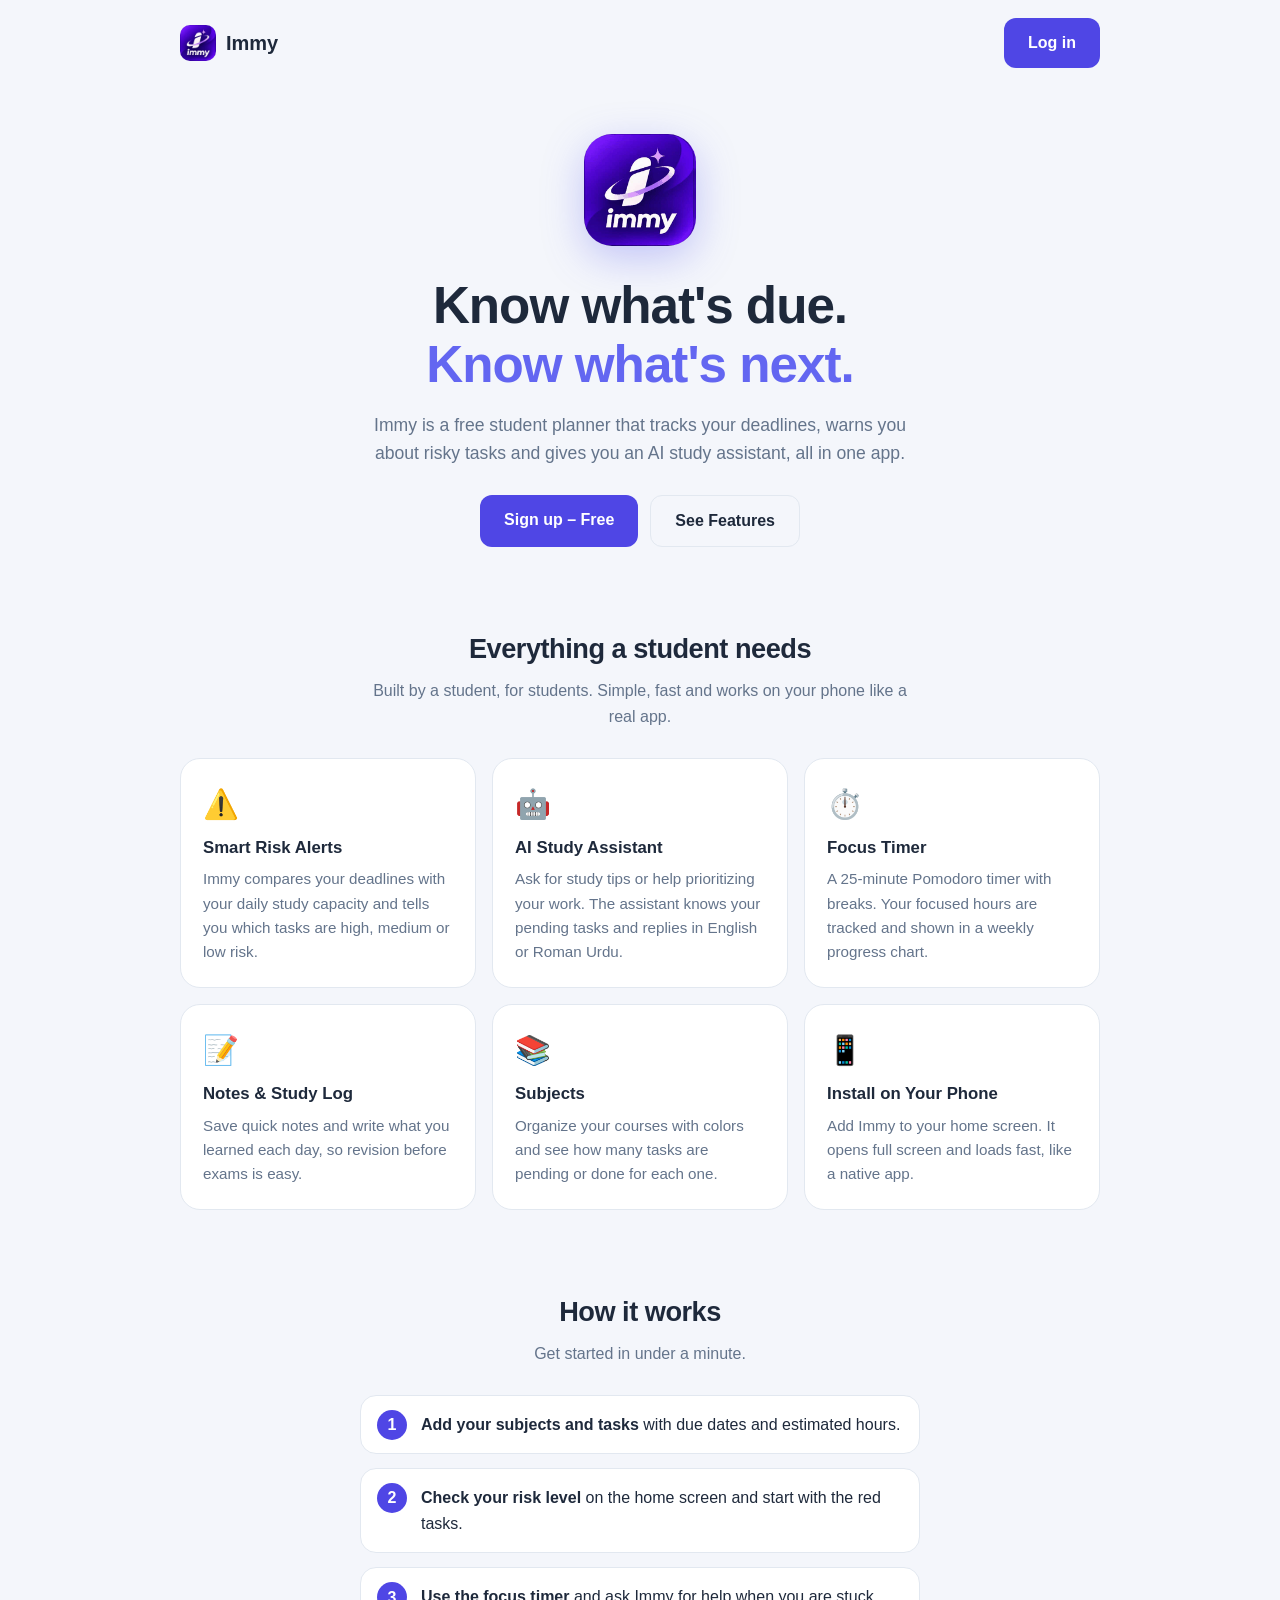
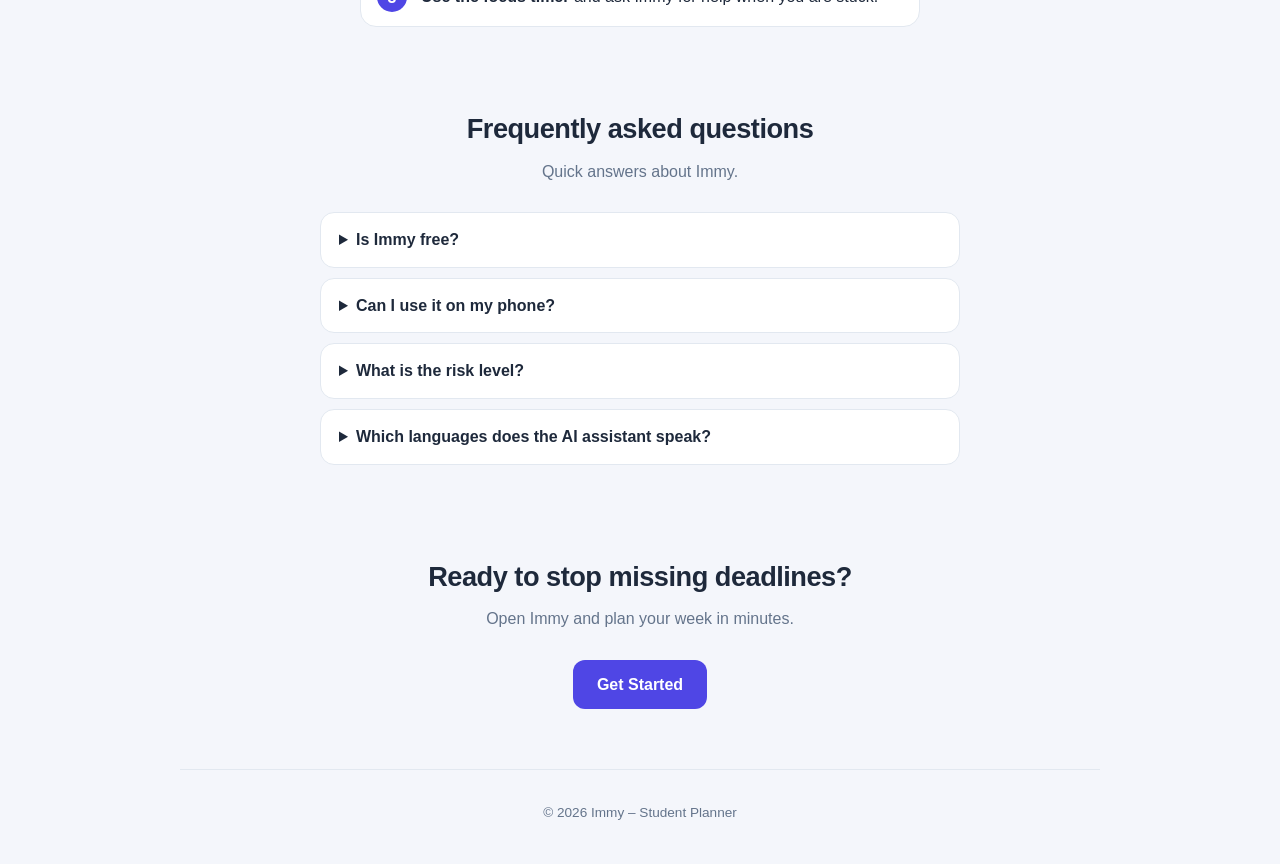
==== commit b1de84d9: "rename App.js to app.js" ====
--- a/index.html
+++ b/index.html
@@ -3,6 +3,16 @@
 <head>
   <meta charset="UTF-8">
   <meta name="viewport" content="width=device-width, initial-scale=1.0, viewport-fit=cover">
+  <!-- Installed app ya logged-in user: seedha app mein (login khud aa jayega). Google ko landing page dikhta hai -->
+  <script>
+    (function () {
+      try {
+        var standalone = (window.matchMedia && window.matchMedia('(display-mode: standalone)').matches) || window.navigator.standalone;
+        var loggedIn = Object.keys(localStorage).some(function (k) { return /^sb-.*-auth-token$/.test(k); });
+        if (standalone || loggedIn) location.replace('app.html');
+      } catch (e) {}
+    })();
+  </script>
   <title>Immy – Free Student Planner with AI Study Assistant</title>
   <meta name="description" content="Immy is a free student planner app. Track assignments and deadlines, see your risk level, use a focus timer, keep notes and chat with an AI study assistant.">
   <meta name="keywords" content="student planner, study planner app, assignment tracker, deadline tracker, pomodoro timer, AI study assistant, homework planner">
@@ -95,7 +105,7 @@
   <div class="wrap">
     <header class="top">
       <a class="brand" href="/"><img src="icon-192.png" alt="Immy logo" width="36" height="36">Immy</a>
-      <a class="btn" href="app.html">Open App</a>
+      <a class="btn" href="login.html">Log in</a>
     </header>
 
     <main>
@@ -104,7 +114,7 @@
         <h1>Know what's due.<br><span>Know what's next.</span></h1>
         <p class="sub">Immy is a free student planner that tracks your deadlines, warns you about risky tasks and gives you an AI study assistant, all in one app.</p>
         <div class="cta">
-          <a class="btn" href="app.html">Start Planning – Free</a>
+          <a class="btn" href="login.html">Sign up – Free</a>
           <a class="btn ghost" href="#features">See Features</a>
         </div>
       </div>
@@ -146,7 +156,7 @@
       <section style="text-align:center">
         <h2>Ready to stop missing deadlines?</h2>
         <p class="lead">Open Immy and plan your week in minutes.</p>
-        <a class="btn" href="app.html">Open Immy</a>
+        <a class="btn" href="login.html">Get Started</a>
       </section>
     </main>
 
